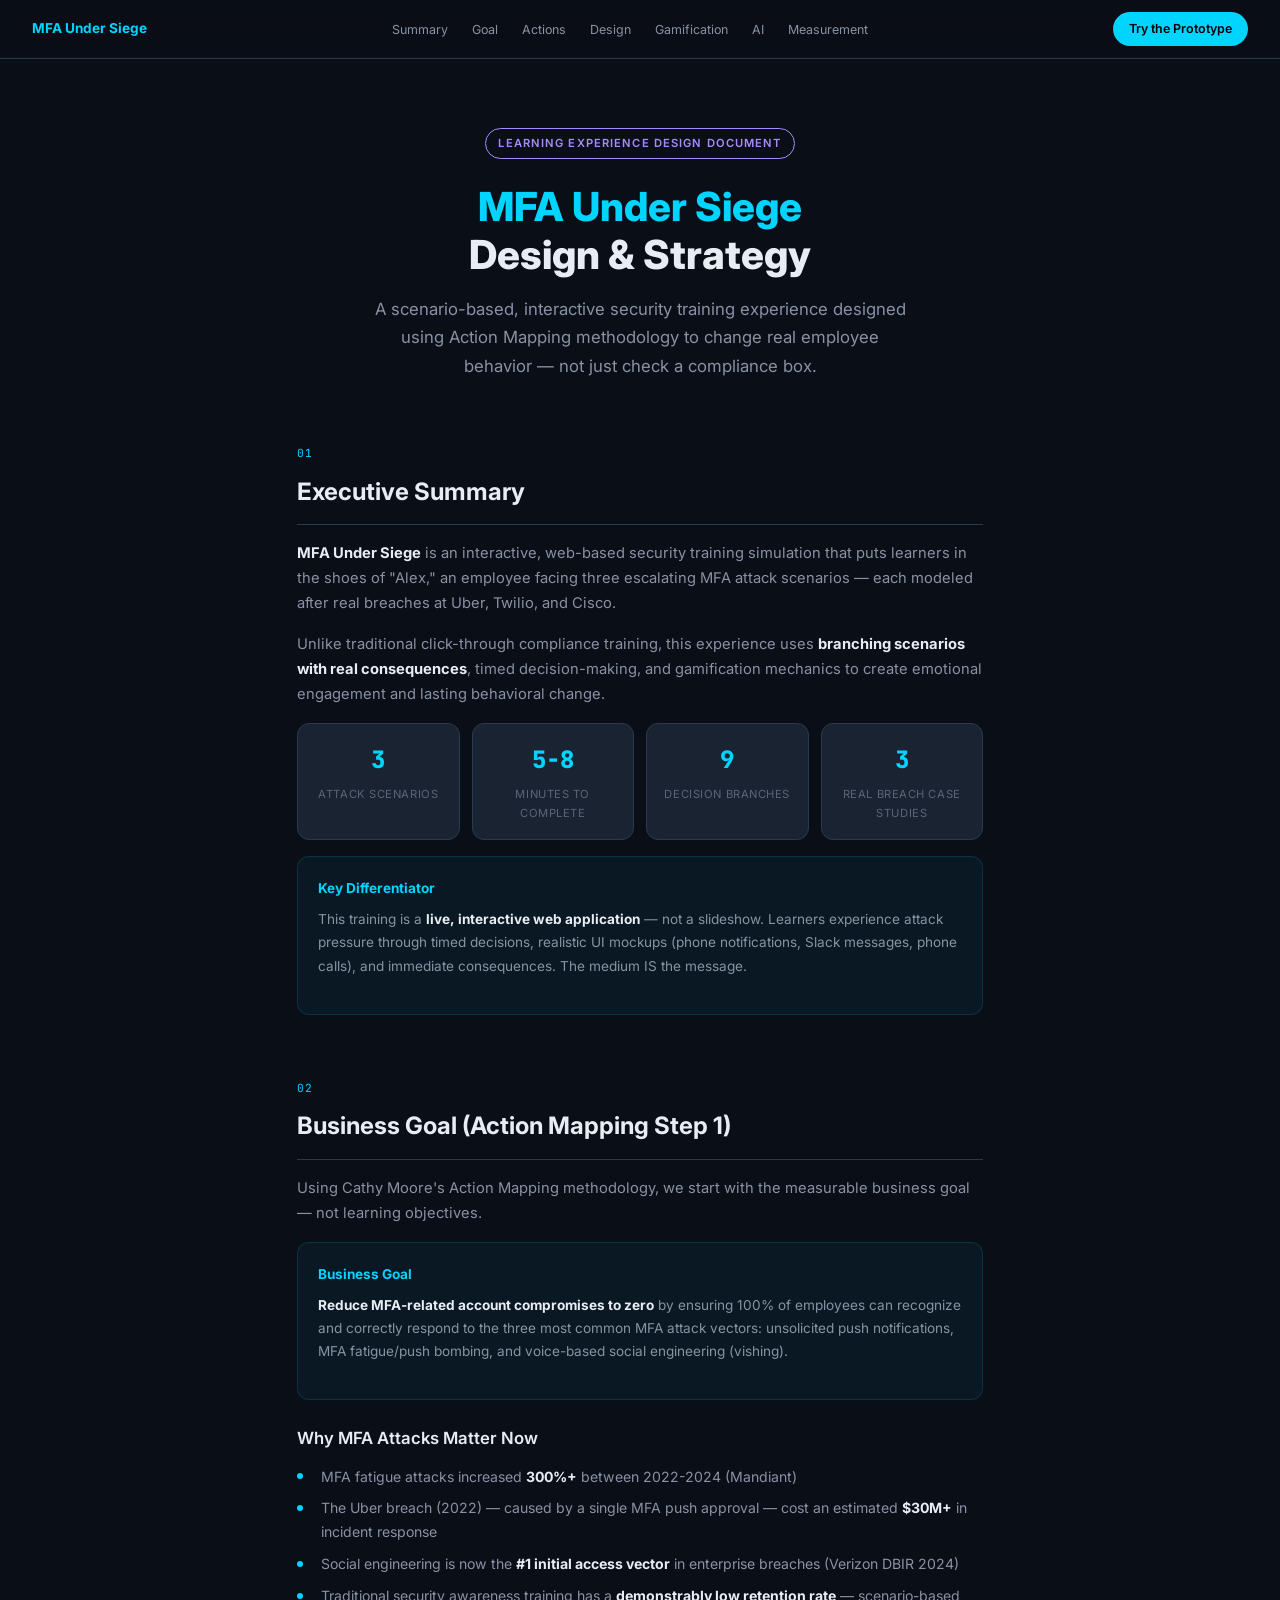
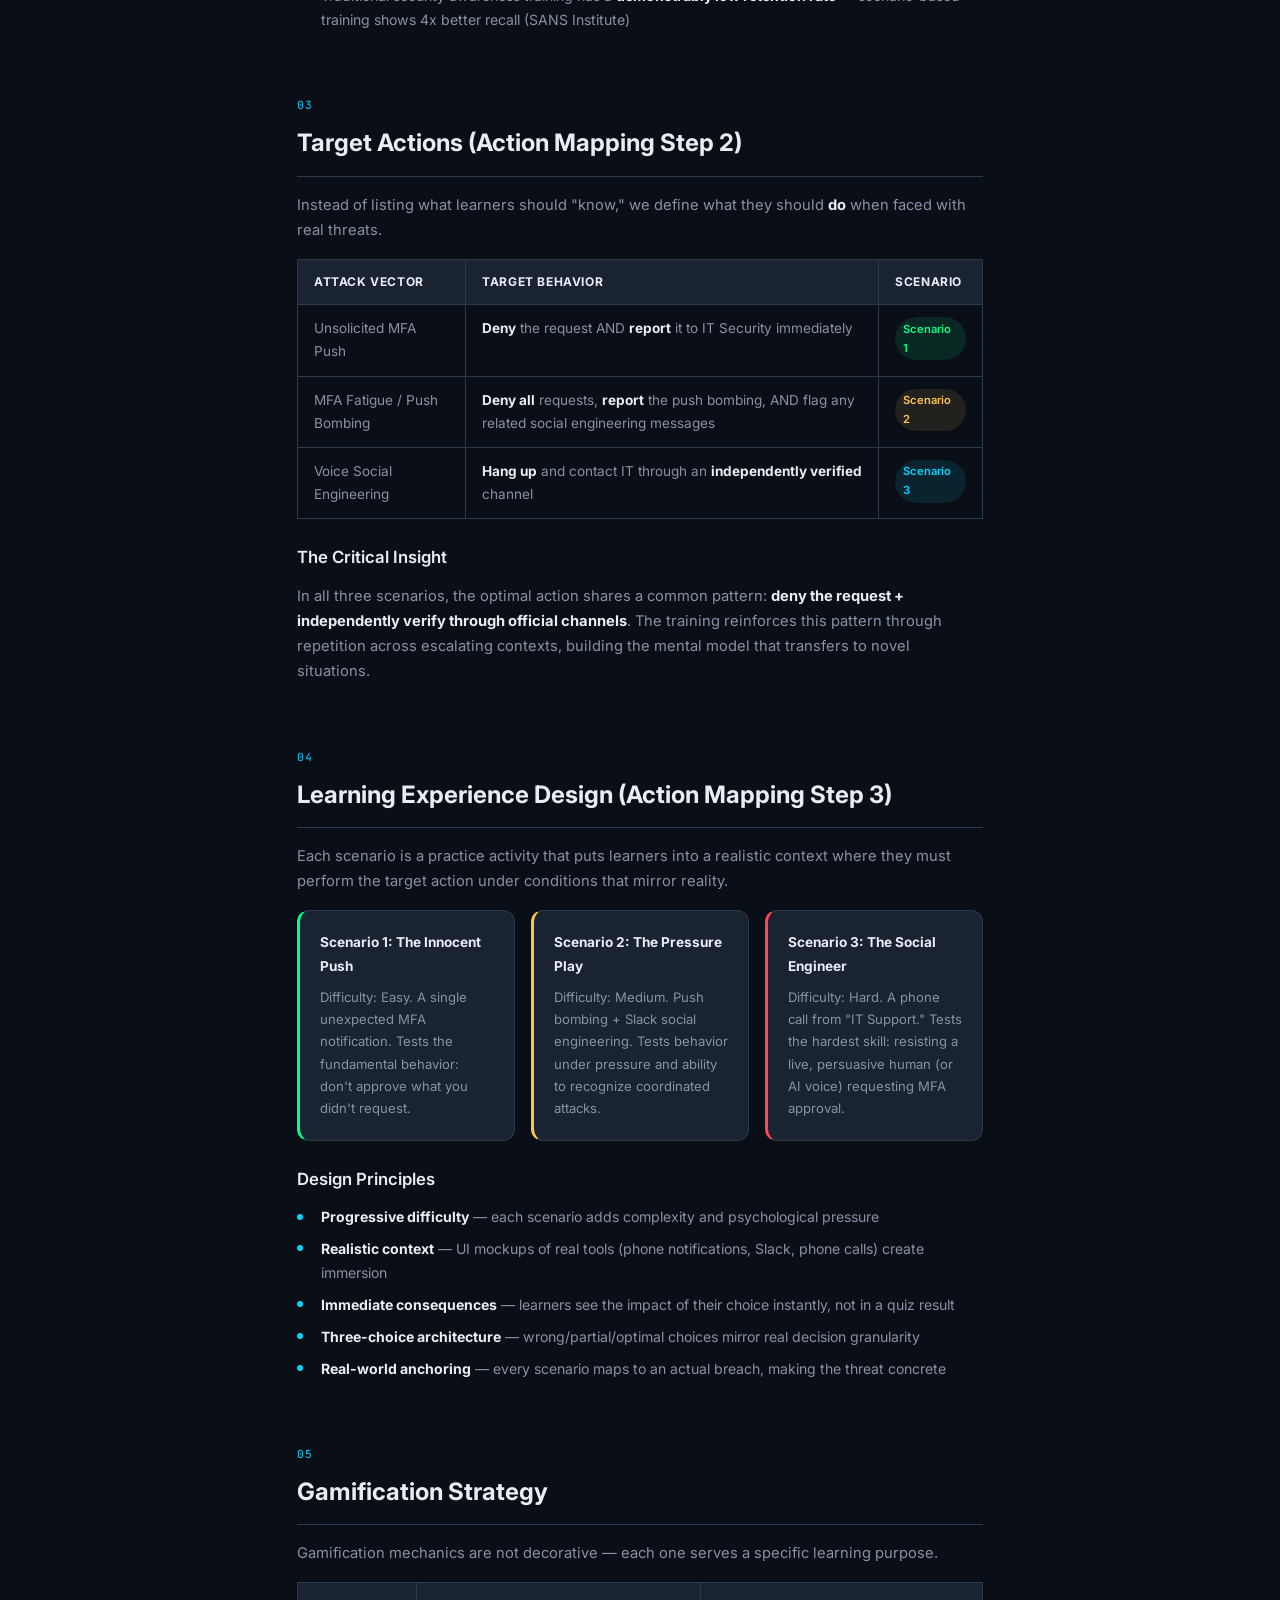
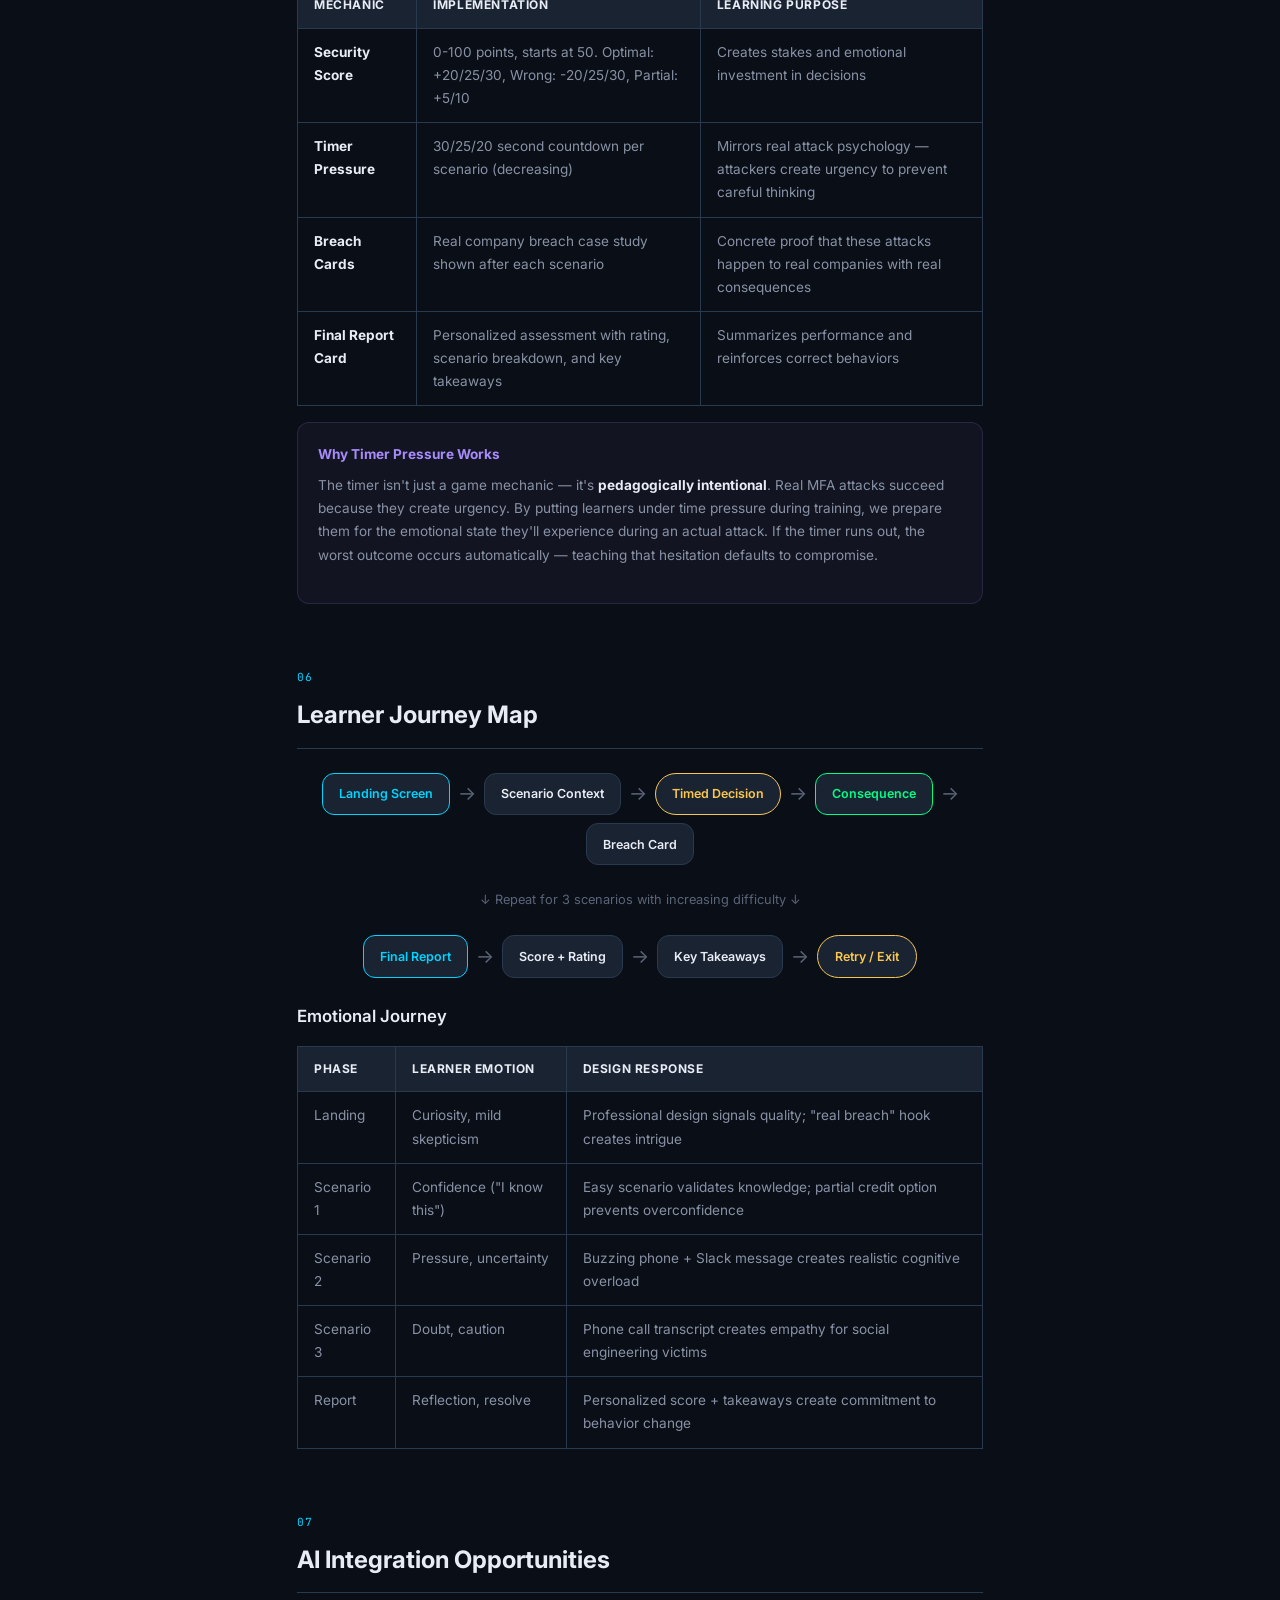
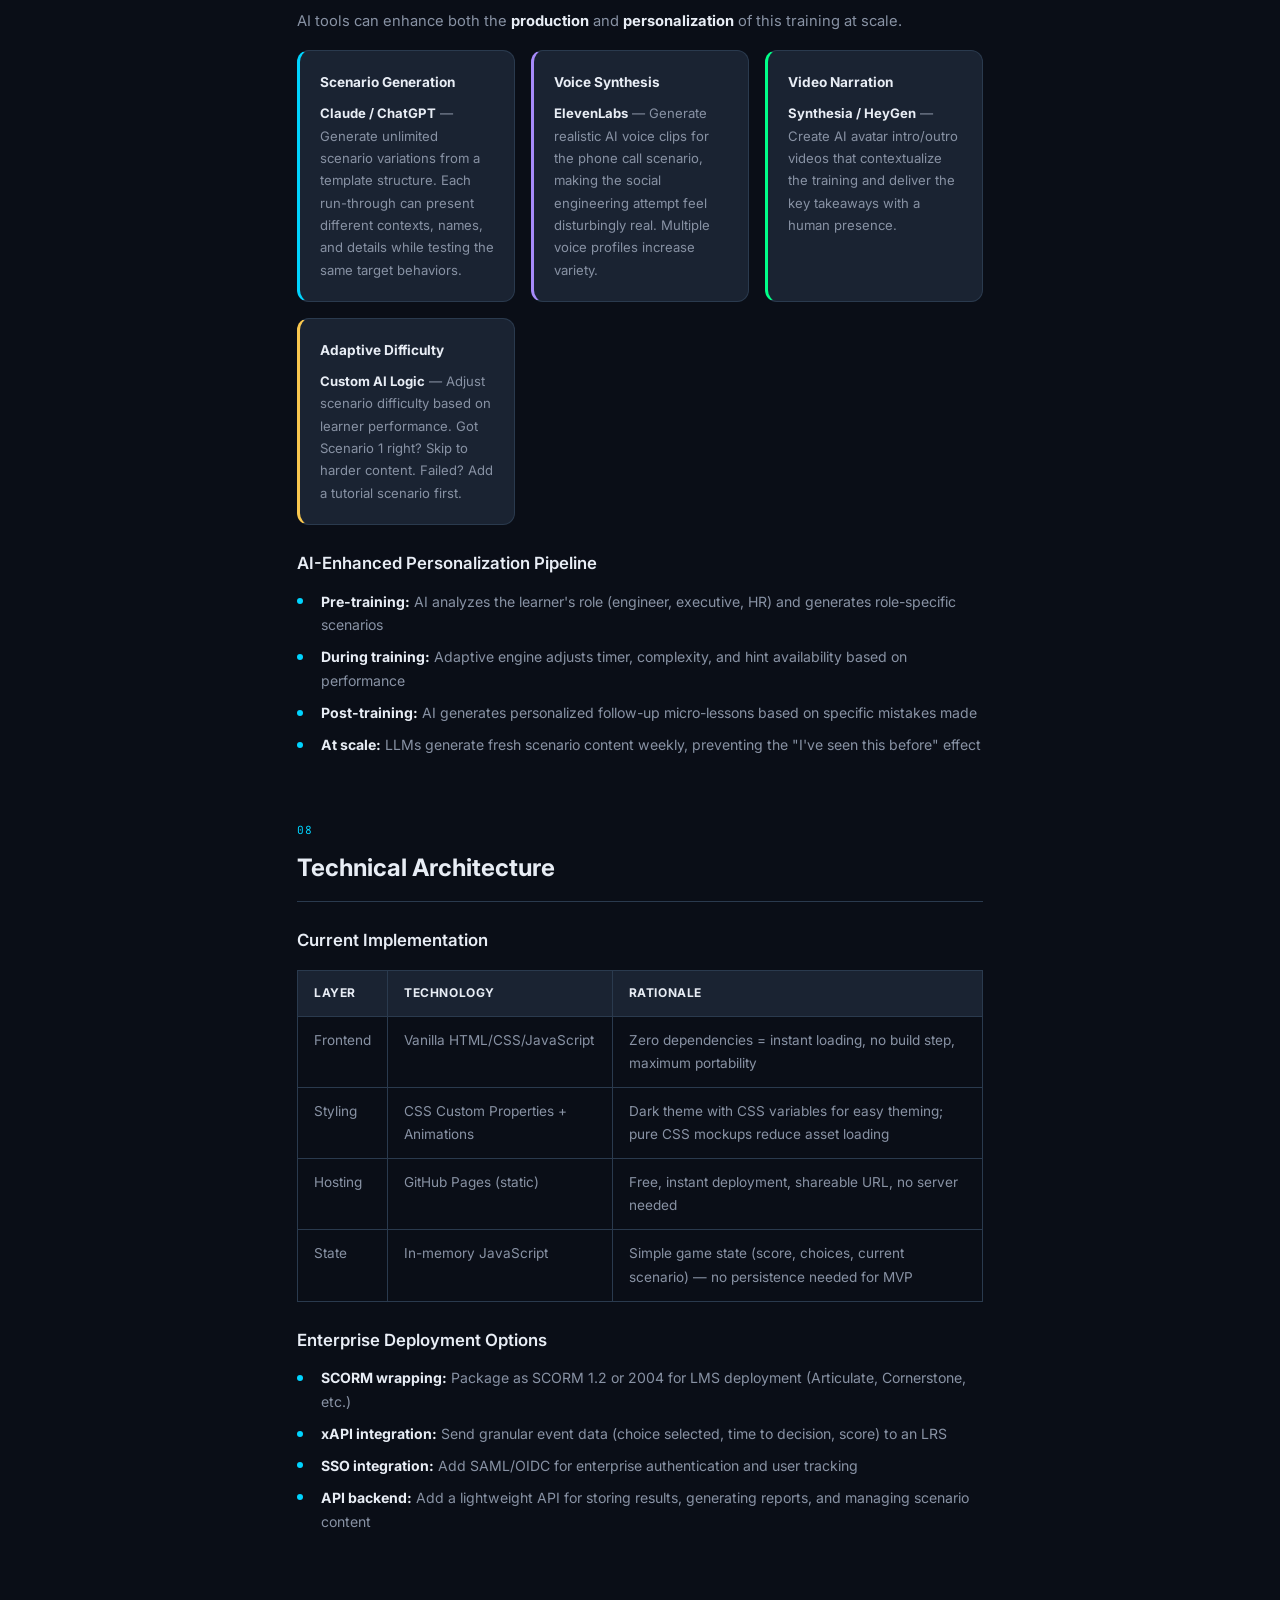
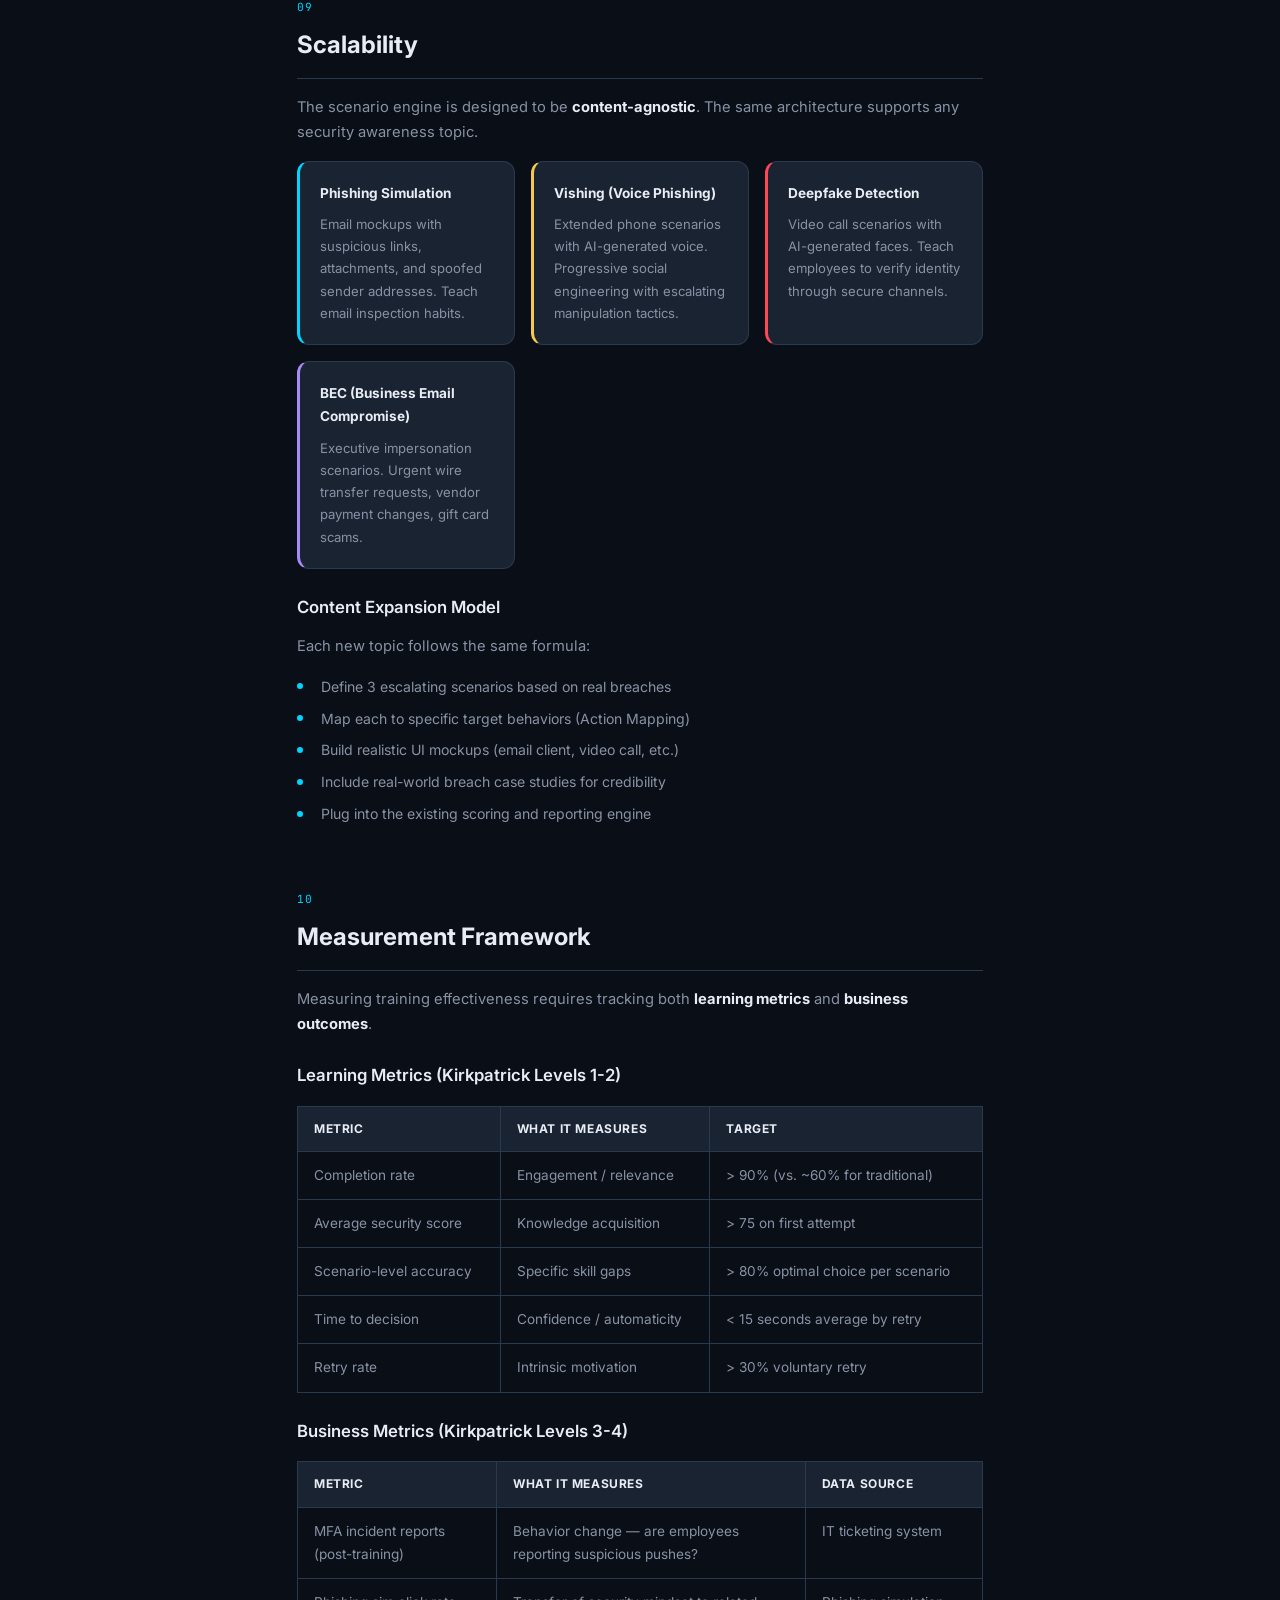
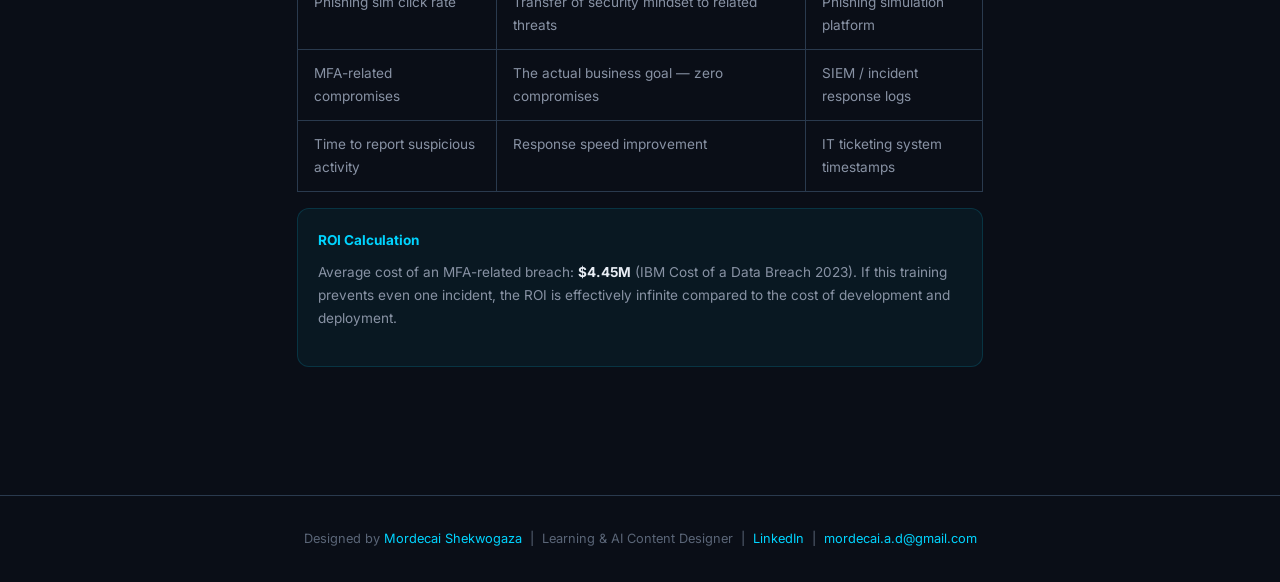
==== design-document.html @ d91bfae5 "Initial commit: MFA Under Siege interactive security training prototype - 3 escalating MFA attack sc" ====
<!DOCTYPE html>
<html lang="en">
<head>
  <meta charset="UTF-8">
  <meta name="viewport" content="width=device-width, initial-scale=1.0">
  <title>MFA Under Siege — Design Document</title>
  <meta name="author" content="Mordecai Shekwogaza">
  <link rel="preconnect" href="https://fonts.googleapis.com">
  <link rel="preconnect" href="https://fonts.gstatic.com" crossorigin>
  <link href="https://fonts.googleapis.com/css2?family=Inter:wght@300;400;600;700;800&family=JetBrains+Mono:wght@400;700&display=swap" rel="stylesheet">
  <style>
    *, *::before, *::after { box-sizing: border-box; margin: 0; padding: 0; }

    :root {
      --bg: #0a0e17;
      --bg2: #111827;
      --bg3: #1a2332;
      --border: #2a3a4e;
      --text: #e8edf5;
      --text2: #8892a4;
      --dim: #5a6577;
      --cyan: #00d4ff;
      --green: #00ff88;
      --red: #ff4757;
      --orange: #f9c74f;
      --purple: #a78bfa;
      --radius: 12px;
      --font: 'Inter', -apple-system, sans-serif;
      --mono: 'JetBrains Mono', monospace;
    }

    html { font-size: 16px; scroll-behavior: smooth; }

    body {
      font-family: var(--font);
      background: var(--bg);
      color: var(--text);
      line-height: 1.7;
      -webkit-font-smoothing: antialiased;
    }

    /* Navigation */
    .doc-nav {
      position: fixed;
      top: 0;
      left: 0;
      right: 0;
      z-index: 100;
      background: rgba(10, 14, 23, 0.9);
      backdrop-filter: blur(12px);
      border-bottom: 1px solid var(--border);
      padding: 0.75rem 2rem;
      display: flex;
      align-items: center;
      justify-content: space-between;
    }

    .doc-nav-logo {
      font-weight: 700;
      font-size: 0.85rem;
      color: var(--cyan);
    }

    .doc-nav-links {
      display: flex;
      gap: 1.5rem;
      list-style: none;
    }

    .doc-nav-links a {
      color: var(--text2);
      text-decoration: none;
      font-size: 0.78rem;
      transition: color 0.2s;
    }

    .doc-nav-links a:hover { color: var(--cyan); }

    .doc-nav-cta {
      padding: 0.4rem 1rem;
      background: var(--cyan);
      color: #000;
      border-radius: 100px;
      font-size: 0.78rem;
      font-weight: 600;
      text-decoration: none;
      transition: opacity 0.2s;
    }

    .doc-nav-cta:hover { opacity: 0.9; }

    /* Hero */
    .doc-hero {
      padding: 8rem 2rem 4rem;
      text-align: center;
      max-width: 750px;
      margin: 0 auto;
    }

    .doc-badge {
      display: inline-block;
      padding: 0.3rem 0.8rem;
      border: 1px solid var(--purple);
      color: var(--purple);
      border-radius: 100px;
      font-size: 0.7rem;
      font-weight: 600;
      text-transform: uppercase;
      letter-spacing: 0.1em;
      margin-bottom: 1.5rem;
    }

    .doc-hero h1 {
      font-size: 2.5rem;
      font-weight: 800;
      line-height: 1.2;
      margin-bottom: 1rem;
    }

    .doc-hero h1 span { color: var(--cyan); }

    .doc-hero p {
      font-size: 1.05rem;
      color: var(--text2);
      max-width: 550px;
      margin: 0 auto;
    }

    /* Main content */
    .doc-content {
      max-width: 750px;
      margin: 0 auto;
      padding: 0 2rem 4rem;
    }

    /* Section */
    .doc-section {
      margin-bottom: 4rem;
      scroll-margin-top: 5rem;
    }

    .section-num {
      font-family: var(--mono);
      font-size: 0.7rem;
      color: var(--cyan);
      letter-spacing: 0.1em;
      margin-bottom: 0.5rem;
      display: block;
    }

    .doc-section h2 {
      font-size: 1.5rem;
      font-weight: 700;
      margin-bottom: 1rem;
      padding-bottom: 0.75rem;
      border-bottom: 1px solid var(--border);
    }

    .doc-section h3 {
      font-size: 1.05rem;
      font-weight: 600;
      margin: 1.5rem 0 0.75rem;
      color: var(--text);
    }

    .doc-section p {
      color: var(--text2);
      margin-bottom: 1rem;
      font-size: 0.92rem;
    }

    .doc-section strong { color: var(--text); }

    /* Cards grid */
    .card-grid {
      display: grid;
      grid-template-columns: repeat(auto-fit, minmax(200px, 1fr));
      gap: 1rem;
      margin: 1rem 0;
    }

    .doc-card {
      background: var(--bg3);
      border: 1px solid var(--border);
      border-radius: var(--radius);
      padding: 1.25rem;
    }

    .doc-card h4 {
      font-size: 0.85rem;
      font-weight: 700;
      margin-bottom: 0.5rem;
    }

    .doc-card p {
      font-size: 0.82rem;
      color: var(--text2);
      margin-bottom: 0;
    }

    .card-cyan { border-left: 3px solid var(--cyan); }
    .card-green { border-left: 3px solid var(--green); }
    .card-orange { border-left: 3px solid var(--orange); }
    .card-red { border-left: 3px solid var(--red); }
    .card-purple { border-left: 3px solid var(--purple); }

    /* Lists */
    .doc-list {
      list-style: none;
      margin: 0.75rem 0 1rem;
    }

    .doc-list li {
      position: relative;
      padding-left: 1.5rem;
      margin-bottom: 0.5rem;
      font-size: 0.88rem;
      color: var(--text2);
    }

    .doc-list li::before {
      content: '';
      position: absolute;
      left: 0;
      top: 0.6em;
      width: 6px;
      height: 6px;
      border-radius: 50%;
      background: var(--cyan);
    }

    /* Action mapping table */
    .action-table {
      width: 100%;
      border-collapse: collapse;
      margin: 1rem 0;
      font-size: 0.85rem;
    }

    .action-table th {
      text-align: left;
      padding: 0.75rem 1rem;
      background: var(--bg3);
      border: 1px solid var(--border);
      color: var(--text);
      font-size: 0.75rem;
      text-transform: uppercase;
      letter-spacing: 0.05em;
    }

    .action-table td {
      padding: 0.75rem 1rem;
      border: 1px solid var(--border);
      color: var(--text2);
      vertical-align: top;
    }

    /* Flow diagram */
    .flow-diagram {
      display: flex;
      align-items: center;
      gap: 0.5rem;
      margin: 1.5rem 0;
      flex-wrap: wrap;
      justify-content: center;
    }

    .flow-node {
      background: var(--bg3);
      border: 1px solid var(--border);
      border-radius: var(--radius);
      padding: 0.6rem 1rem;
      font-size: 0.78rem;
      font-weight: 600;
      text-align: center;
      min-width: 100px;
    }

    .flow-node.active { border-color: var(--cyan); color: var(--cyan); }
    .flow-node.decision { border-color: var(--orange); color: var(--orange); border-radius: 50px; }
    .flow-node.outcome-good { border-color: var(--green); color: var(--green); }
    .flow-node.outcome-bad { border-color: var(--red); color: var(--red); }

    .flow-arrow {
      color: var(--dim);
      font-size: 1.2rem;
    }

    /* Highlight box */
    .highlight-box {
      background: rgba(0, 212, 255, 0.05);
      border: 1px solid rgba(0, 212, 255, 0.15);
      border-radius: var(--radius);
      padding: 1.25rem;
      margin: 1rem 0;
    }

    .highlight-box.purple {
      background: rgba(167, 139, 250, 0.05);
      border-color: rgba(167, 139, 250, 0.15);
    }

    .highlight-box h4 {
      font-size: 0.85rem;
      margin-bottom: 0.5rem;
      color: var(--cyan);
    }

    .highlight-box.purple h4 { color: var(--purple); }

    .highlight-box p, .highlight-box li {
      font-size: 0.85rem;
    }

    /* Metric cards */
    .metric-row {
      display: grid;
      grid-template-columns: repeat(auto-fit, minmax(160px, 1fr));
      gap: 0.75rem;
      margin: 1rem 0;
    }

    .metric-card {
      background: var(--bg3);
      border: 1px solid var(--border);
      border-radius: var(--radius);
      padding: 1rem;
      text-align: center;
    }

    .metric-value {
      font-size: 1.5rem;
      font-weight: 800;
      font-family: var(--mono);
      color: var(--cyan);
    }

    .metric-label {
      font-size: 0.7rem;
      color: var(--dim);
      text-transform: uppercase;
      letter-spacing: 0.05em;
      margin-top: 0.25rem;
    }

    /* Footer */
    .doc-footer {
      border-top: 1px solid var(--border);
      padding: 2rem;
      text-align: center;
    }

    .doc-footer p {
      font-size: 0.8rem;
      color: var(--dim);
    }

    .doc-footer a { color: var(--cyan); text-decoration: none; }
    .doc-footer a:hover { text-decoration: underline; }

    /* Tag */
    .tag {
      display: inline-block;
      padding: 0.15rem 0.5rem;
      border-radius: 100px;
      font-size: 0.7rem;
      font-weight: 600;
    }
    .tag-cyan { background: rgba(0, 212, 255, 0.1); color: var(--cyan); }
    .tag-green { background: rgba(0, 255, 136, 0.1); color: var(--green); }
    .tag-orange { background: rgba(249, 199, 79, 0.1); color: var(--orange); }

    /* Responsive */
    @media (max-width: 640px) {
      .doc-hero { padding: 6rem 1.25rem 3rem; }
      .doc-hero h1 { font-size: 1.8rem; }
      .doc-content { padding: 0 1.25rem 3rem; }
      .doc-nav-links { display: none; }
      .flow-diagram { flex-direction: column; }
      .flow-arrow { transform: rotate(90deg); }
    }
  </style>
</head>
<body>

  <!-- Nav -->
  <nav class="doc-nav">
    <div class="doc-nav-logo">MFA Under Siege</div>
    <ul class="doc-nav-links">
      <li><a href="#executive-summary">Summary</a></li>
      <li><a href="#business-goal">Goal</a></li>
      <li><a href="#target-actions">Actions</a></li>
      <li><a href="#experience-design">Design</a></li>
      <li><a href="#gamification">Gamification</a></li>
      <li><a href="#ai-integration">AI</a></li>
      <li><a href="#measurement">Measurement</a></li>
    </ul>
    <a href="index.html" class="doc-nav-cta">Try the Prototype</a>
  </nav>

  <!-- Hero -->
  <header class="doc-hero">
    <div class="doc-badge">Learning Experience Design Document</div>
    <h1><span>MFA Under Siege</span><br>Design & Strategy</h1>
    <p>A scenario-based, interactive security training experience designed using Action Mapping methodology to change real employee behavior — not just check a compliance box.</p>
  </header>

  <!-- Content -->
  <main class="doc-content">

    <!-- 1. Executive Summary -->
    <section class="doc-section" id="executive-summary">
      <span class="section-num">01</span>
      <h2>Executive Summary</h2>
      <p><strong>MFA Under Siege</strong> is an interactive, web-based security training simulation that puts learners in the shoes of "Alex," an employee facing three escalating MFA attack scenarios — each modeled after real breaches at Uber, Twilio, and Cisco.</p>
      <p>Unlike traditional click-through compliance training, this experience uses <strong>branching scenarios with real consequences</strong>, timed decision-making, and gamification mechanics to create emotional engagement and lasting behavioral change.</p>

      <div class="metric-row">
        <div class="metric-card">
          <div class="metric-value">3</div>
          <div class="metric-label">Attack Scenarios</div>
        </div>
        <div class="metric-card">
          <div class="metric-value">5-8</div>
          <div class="metric-label">Minutes to Complete</div>
        </div>
        <div class="metric-card">
          <div class="metric-value">9</div>
          <div class="metric-label">Decision Branches</div>
        </div>
        <div class="metric-card">
          <div class="metric-value">3</div>
          <div class="metric-label">Real Breach Case Studies</div>
        </div>
      </div>

      <div class="highlight-box">
        <h4>Key Differentiator</h4>
        <p>This training is a <strong>live, interactive web application</strong> — not a slideshow. Learners experience attack pressure through timed decisions, realistic UI mockups (phone notifications, Slack messages, phone calls), and immediate consequences. The medium IS the message.</p>
      </div>
    </section>

    <!-- 2. Business Goal -->
    <section class="doc-section" id="business-goal">
      <span class="section-num">02</span>
      <h2>Business Goal (Action Mapping Step 1)</h2>
      <p>Using Cathy Moore's Action Mapping methodology, we start with the measurable business goal — not learning objectives.</p>

      <div class="highlight-box">
        <h4>Business Goal</h4>
        <p><strong>Reduce MFA-related account compromises to zero</strong> by ensuring 100% of employees can recognize and correctly respond to the three most common MFA attack vectors: unsolicited push notifications, MFA fatigue/push bombing, and voice-based social engineering (vishing).</p>
      </div>

      <h3>Why MFA Attacks Matter Now</h3>
      <ul class="doc-list">
        <li>MFA fatigue attacks increased <strong>300%+</strong> between 2022-2024 (Mandiant)</li>
        <li>The Uber breach (2022) — caused by a single MFA push approval — cost an estimated <strong>$30M+</strong> in incident response</li>
        <li>Social engineering is now the <strong>#1 initial access vector</strong> in enterprise breaches (Verizon DBIR 2024)</li>
        <li>Traditional security awareness training has a <strong>demonstrably low retention rate</strong> — scenario-based training shows 4x better recall (SANS Institute)</li>
      </ul>
    </section>

    <!-- 3. Target Actions -->
    <section class="doc-section" id="target-actions">
      <span class="section-num">03</span>
      <h2>Target Actions (Action Mapping Step 2)</h2>
      <p>Instead of listing what learners should "know," we define what they should <strong>do</strong> when faced with real threats.</p>

      <table class="action-table">
        <thead>
          <tr>
            <th>Attack Vector</th>
            <th>Target Behavior</th>
            <th>Scenario</th>
          </tr>
        </thead>
        <tbody>
          <tr>
            <td>Unsolicited MFA Push</td>
            <td><strong>Deny</strong> the request AND <strong>report</strong> it to IT Security immediately</td>
            <td><span class="tag tag-green">Scenario 1</span></td>
          </tr>
          <tr>
            <td>MFA Fatigue / Push Bombing</td>
            <td><strong>Deny all</strong> requests, <strong>report</strong> the push bombing, AND flag any related social engineering messages</td>
            <td><span class="tag tag-orange">Scenario 2</span></td>
          </tr>
          <tr>
            <td>Voice Social Engineering</td>
            <td><strong>Hang up</strong> and contact IT through an <strong>independently verified</strong> channel</td>
            <td><span class="tag tag-cyan">Scenario 3</span></td>
          </tr>
        </tbody>
      </table>

      <h3>The Critical Insight</h3>
      <p>In all three scenarios, the optimal action shares a common pattern: <strong>deny the request + independently verify through official channels</strong>. The training reinforces this pattern through repetition across escalating contexts, building the mental model that transfers to novel situations.</p>
    </section>

    <!-- 4. Learning Experience Design -->
    <section class="doc-section" id="experience-design">
      <span class="section-num">04</span>
      <h2>Learning Experience Design (Action Mapping Step 3)</h2>
      <p>Each scenario is a practice activity that puts learners into a realistic context where they must perform the target action under conditions that mirror reality.</p>

      <div class="card-grid">
        <div class="doc-card card-green">
          <h4>Scenario 1: The Innocent Push</h4>
          <p>Difficulty: Easy. A single unexpected MFA notification. Tests the fundamental behavior: don't approve what you didn't request.</p>
        </div>
        <div class="doc-card card-orange">
          <h4>Scenario 2: The Pressure Play</h4>
          <p>Difficulty: Medium. Push bombing + Slack social engineering. Tests behavior under pressure and ability to recognize coordinated attacks.</p>
        </div>
        <div class="doc-card card-red">
          <h4>Scenario 3: The Social Engineer</h4>
          <p>Difficulty: Hard. A phone call from "IT Support." Tests the hardest skill: resisting a live, persuasive human (or AI voice) requesting MFA approval.</p>
        </div>
      </div>

      <h3>Design Principles</h3>
      <ul class="doc-list">
        <li><strong>Progressive difficulty</strong> — each scenario adds complexity and psychological pressure</li>
        <li><strong>Realistic context</strong> — UI mockups of real tools (phone notifications, Slack, phone calls) create immersion</li>
        <li><strong>Immediate consequences</strong> — learners see the impact of their choice instantly, not in a quiz result</li>
        <li><strong>Three-choice architecture</strong> — wrong/partial/optimal choices mirror real decision granularity</li>
        <li><strong>Real-world anchoring</strong> — every scenario maps to an actual breach, making the threat concrete</li>
      </ul>
    </section>

    <!-- 5. Gamification Strategy -->
    <section class="doc-section" id="gamification">
      <span class="section-num">05</span>
      <h2>Gamification Strategy</h2>
      <p>Gamification mechanics are not decorative — each one serves a specific learning purpose.</p>

      <table class="action-table">
        <thead>
          <tr>
            <th>Mechanic</th>
            <th>Implementation</th>
            <th>Learning Purpose</th>
          </tr>
        </thead>
        <tbody>
          <tr>
            <td><strong>Security Score</strong></td>
            <td>0-100 points, starts at 50. Optimal: +20/25/30, Wrong: -20/25/30, Partial: +5/10</td>
            <td>Creates stakes and emotional investment in decisions</td>
          </tr>
          <tr>
            <td><strong>Timer Pressure</strong></td>
            <td>30/25/20 second countdown per scenario (decreasing)</td>
            <td>Mirrors real attack psychology — attackers create urgency to prevent careful thinking</td>
          </tr>
          <tr>
            <td><strong>Breach Cards</strong></td>
            <td>Real company breach case study shown after each scenario</td>
            <td>Concrete proof that these attacks happen to real companies with real consequences</td>
          </tr>
          <tr>
            <td><strong>Final Report Card</strong></td>
            <td>Personalized assessment with rating, scenario breakdown, and key takeaways</td>
            <td>Summarizes performance and reinforces correct behaviors</td>
          </tr>
        </tbody>
      </table>

      <div class="highlight-box purple">
        <h4>Why Timer Pressure Works</h4>
        <p>The timer isn't just a game mechanic — it's <strong>pedagogically intentional</strong>. Real MFA attacks succeed because they create urgency. By putting learners under time pressure during training, we prepare them for the emotional state they'll experience during an actual attack. If the timer runs out, the worst outcome occurs automatically — teaching that hesitation defaults to compromise.</p>
      </div>
    </section>

    <!-- 6. Learner Journey Map -->
    <section class="doc-section" id="learner-journey">
      <span class="section-num">06</span>
      <h2>Learner Journey Map</h2>

      <div class="flow-diagram">
        <div class="flow-node active">Landing Screen</div>
        <span class="flow-arrow">&rarr;</span>
        <div class="flow-node">Scenario Context</div>
        <span class="flow-arrow">&rarr;</span>
        <div class="flow-node decision">Timed Decision</div>
        <span class="flow-arrow">&rarr;</span>
        <div class="flow-node outcome-good">Consequence</div>
        <span class="flow-arrow">&rarr;</span>
        <div class="flow-node">Breach Card</div>
      </div>

      <p style="text-align: center; font-size: 0.8rem; color: var(--dim); margin-bottom: 1rem;">&darr; Repeat for 3 scenarios with increasing difficulty &darr;</p>

      <div class="flow-diagram">
        <div class="flow-node active">Final Report</div>
        <span class="flow-arrow">&rarr;</span>
        <div class="flow-node">Score + Rating</div>
        <span class="flow-arrow">&rarr;</span>
        <div class="flow-node">Key Takeaways</div>
        <span class="flow-arrow">&rarr;</span>
        <div class="flow-node decision">Retry / Exit</div>
      </div>

      <h3>Emotional Journey</h3>
      <table class="action-table">
        <thead>
          <tr>
            <th>Phase</th>
            <th>Learner Emotion</th>
            <th>Design Response</th>
          </tr>
        </thead>
        <tbody>
          <tr>
            <td>Landing</td>
            <td>Curiosity, mild skepticism</td>
            <td>Professional design signals quality; "real breach" hook creates intrigue</td>
          </tr>
          <tr>
            <td>Scenario 1</td>
            <td>Confidence ("I know this")</td>
            <td>Easy scenario validates knowledge; partial credit option prevents overconfidence</td>
          </tr>
          <tr>
            <td>Scenario 2</td>
            <td>Pressure, uncertainty</td>
            <td>Buzzing phone + Slack message creates realistic cognitive overload</td>
          </tr>
          <tr>
            <td>Scenario 3</td>
            <td>Doubt, caution</td>
            <td>Phone call transcript creates empathy for social engineering victims</td>
          </tr>
          <tr>
            <td>Report</td>
            <td>Reflection, resolve</td>
            <td>Personalized score + takeaways create commitment to behavior change</td>
          </tr>
        </tbody>
      </table>
    </section>

    <!-- 7. AI Integration -->
    <section class="doc-section" id="ai-integration">
      <span class="section-num">07</span>
      <h2>AI Integration Opportunities</h2>
      <p>AI tools can enhance both the <strong>production</strong> and <strong>personalization</strong> of this training at scale.</p>

      <div class="card-grid">
        <div class="doc-card card-cyan">
          <h4>Scenario Generation</h4>
          <p><strong>Claude / ChatGPT</strong> — Generate unlimited scenario variations from a template structure. Each run-through can present different contexts, names, and details while testing the same target behaviors.</p>
        </div>
        <div class="doc-card card-purple">
          <h4>Voice Synthesis</h4>
          <p><strong>ElevenLabs</strong> — Generate realistic AI voice clips for the phone call scenario, making the social engineering attempt feel disturbingly real. Multiple voice profiles increase variety.</p>
        </div>
        <div class="doc-card card-green">
          <h4>Video Narration</h4>
          <p><strong>Synthesia / HeyGen</strong> — Create AI avatar intro/outro videos that contextualize the training and deliver the key takeaways with a human presence.</p>
        </div>
        <div class="doc-card card-orange">
          <h4>Adaptive Difficulty</h4>
          <p><strong>Custom AI Logic</strong> — Adjust scenario difficulty based on learner performance. Got Scenario 1 right? Skip to harder content. Failed? Add a tutorial scenario first.</p>
        </div>
      </div>

      <h3>AI-Enhanced Personalization Pipeline</h3>
      <ul class="doc-list">
        <li><strong>Pre-training:</strong> AI analyzes the learner's role (engineer, executive, HR) and generates role-specific scenarios</li>
        <li><strong>During training:</strong> Adaptive engine adjusts timer, complexity, and hint availability based on performance</li>
        <li><strong>Post-training:</strong> AI generates personalized follow-up micro-lessons based on specific mistakes made</li>
        <li><strong>At scale:</strong> LLMs generate fresh scenario content weekly, preventing the "I've seen this before" effect</li>
      </ul>
    </section>

    <!-- 8. Technical Architecture -->
    <section class="doc-section" id="technical-architecture">
      <span class="section-num">08</span>
      <h2>Technical Architecture</h2>

      <h3>Current Implementation</h3>
      <table class="action-table">
        <thead>
          <tr>
            <th>Layer</th>
            <th>Technology</th>
            <th>Rationale</th>
          </tr>
        </thead>
        <tbody>
          <tr>
            <td>Frontend</td>
            <td>Vanilla HTML/CSS/JavaScript</td>
            <td>Zero dependencies = instant loading, no build step, maximum portability</td>
          </tr>
          <tr>
            <td>Styling</td>
            <td>CSS Custom Properties + Animations</td>
            <td>Dark theme with CSS variables for easy theming; pure CSS mockups reduce asset loading</td>
          </tr>
          <tr>
            <td>Hosting</td>
            <td>GitHub Pages (static)</td>
            <td>Free, instant deployment, shareable URL, no server needed</td>
          </tr>
          <tr>
            <td>State</td>
            <td>In-memory JavaScript</td>
            <td>Simple game state (score, choices, current scenario) — no persistence needed for MVP</td>
          </tr>
        </tbody>
      </table>

      <h3>Enterprise Deployment Options</h3>
      <ul class="doc-list">
        <li><strong>SCORM wrapping:</strong> Package as SCORM 1.2 or 2004 for LMS deployment (Articulate, Cornerstone, etc.)</li>
        <li><strong>xAPI integration:</strong> Send granular event data (choice selected, time to decision, score) to an LRS</li>
        <li><strong>SSO integration:</strong> Add SAML/OIDC for enterprise authentication and user tracking</li>
        <li><strong>API backend:</strong> Add a lightweight API for storing results, generating reports, and managing scenario content</li>
      </ul>
    </section>

    <!-- 9. Scalability -->
    <section class="doc-section" id="scalability">
      <span class="section-num">09</span>
      <h2>Scalability</h2>
      <p>The scenario engine is designed to be <strong>content-agnostic</strong>. The same architecture supports any security awareness topic.</p>

      <div class="card-grid">
        <div class="doc-card card-cyan">
          <h4>Phishing Simulation</h4>
          <p>Email mockups with suspicious links, attachments, and spoofed sender addresses. Teach email inspection habits.</p>
        </div>
        <div class="doc-card card-orange">
          <h4>Vishing (Voice Phishing)</h4>
          <p>Extended phone scenarios with AI-generated voice. Progressive social engineering with escalating manipulation tactics.</p>
        </div>
        <div class="doc-card card-red">
          <h4>Deepfake Detection</h4>
          <p>Video call scenarios with AI-generated faces. Teach employees to verify identity through secure channels.</p>
        </div>
        <div class="doc-card card-purple">
          <h4>BEC (Business Email Compromise)</h4>
          <p>Executive impersonation scenarios. Urgent wire transfer requests, vendor payment changes, gift card scams.</p>
        </div>
      </div>

      <h3>Content Expansion Model</h3>
      <p>Each new topic follows the same formula:</p>
      <ul class="doc-list">
        <li>Define 3 escalating scenarios based on real breaches</li>
        <li>Map each to specific target behaviors (Action Mapping)</li>
        <li>Build realistic UI mockups (email client, video call, etc.)</li>
        <li>Include real-world breach case studies for credibility</li>
        <li>Plug into the existing scoring and reporting engine</li>
      </ul>
    </section>

    <!-- 10. Measurement -->
    <section class="doc-section" id="measurement">
      <span class="section-num">10</span>
      <h2>Measurement Framework</h2>
      <p>Measuring training effectiveness requires tracking both <strong>learning metrics</strong> and <strong>business outcomes</strong>.</p>

      <h3>Learning Metrics (Kirkpatrick Levels 1-2)</h3>
      <table class="action-table">
        <thead>
          <tr>
            <th>Metric</th>
            <th>What It Measures</th>
            <th>Target</th>
          </tr>
        </thead>
        <tbody>
          <tr>
            <td>Completion rate</td>
            <td>Engagement / relevance</td>
            <td>&gt; 90% (vs. ~60% for traditional)</td>
          </tr>
          <tr>
            <td>Average security score</td>
            <td>Knowledge acquisition</td>
            <td>&gt; 75 on first attempt</td>
          </tr>
          <tr>
            <td>Scenario-level accuracy</td>
            <td>Specific skill gaps</td>
            <td>&gt; 80% optimal choice per scenario</td>
          </tr>
          <tr>
            <td>Time to decision</td>
            <td>Confidence / automaticity</td>
            <td>&lt; 15 seconds average by retry</td>
          </tr>
          <tr>
            <td>Retry rate</td>
            <td>Intrinsic motivation</td>
            <td>&gt; 30% voluntary retry</td>
          </tr>
        </tbody>
      </table>

      <h3>Business Metrics (Kirkpatrick Levels 3-4)</h3>
      <table class="action-table">
        <thead>
          <tr>
            <th>Metric</th>
            <th>What It Measures</th>
            <th>Data Source</th>
          </tr>
        </thead>
        <tbody>
          <tr>
            <td>MFA incident reports (post-training)</td>
            <td>Behavior change — are employees reporting suspicious pushes?</td>
            <td>IT ticketing system</td>
          </tr>
          <tr>
            <td>Phishing sim click rate</td>
            <td>Transfer of security mindset to related threats</td>
            <td>Phishing simulation platform</td>
          </tr>
          <tr>
            <td>MFA-related compromises</td>
            <td>The actual business goal — zero compromises</td>
            <td>SIEM / incident response logs</td>
          </tr>
          <tr>
            <td>Time to report suspicious activity</td>
            <td>Response speed improvement</td>
            <td>IT ticketing system timestamps</td>
          </tr>
        </tbody>
      </table>

      <div class="highlight-box">
        <h4>ROI Calculation</h4>
        <p>Average cost of an MFA-related breach: <strong>$4.45M</strong> (IBM Cost of a Data Breach 2023). If this training prevents even one incident, the ROI is effectively infinite compared to the cost of development and deployment.</p>
      </div>
    </section>

  </main>

  <!-- Footer -->
  <footer class="doc-footer">
    <p>
      Designed by <a href="https://mordecai.web.app" target="_blank">Mordecai Shekwogaza</a>
      &nbsp;|&nbsp; Learning & AI Content Designer
      &nbsp;|&nbsp; <a href="https://ng.linkedin.com/in/mordecai-shekwogaza-54506a222" target="_blank">LinkedIn</a>
      &nbsp;|&nbsp; <a href="mailto:mordecai.a.d@gmail.com">mordecai.a.d@gmail.com</a>
    </p>
  </footer>

</body>
</html>
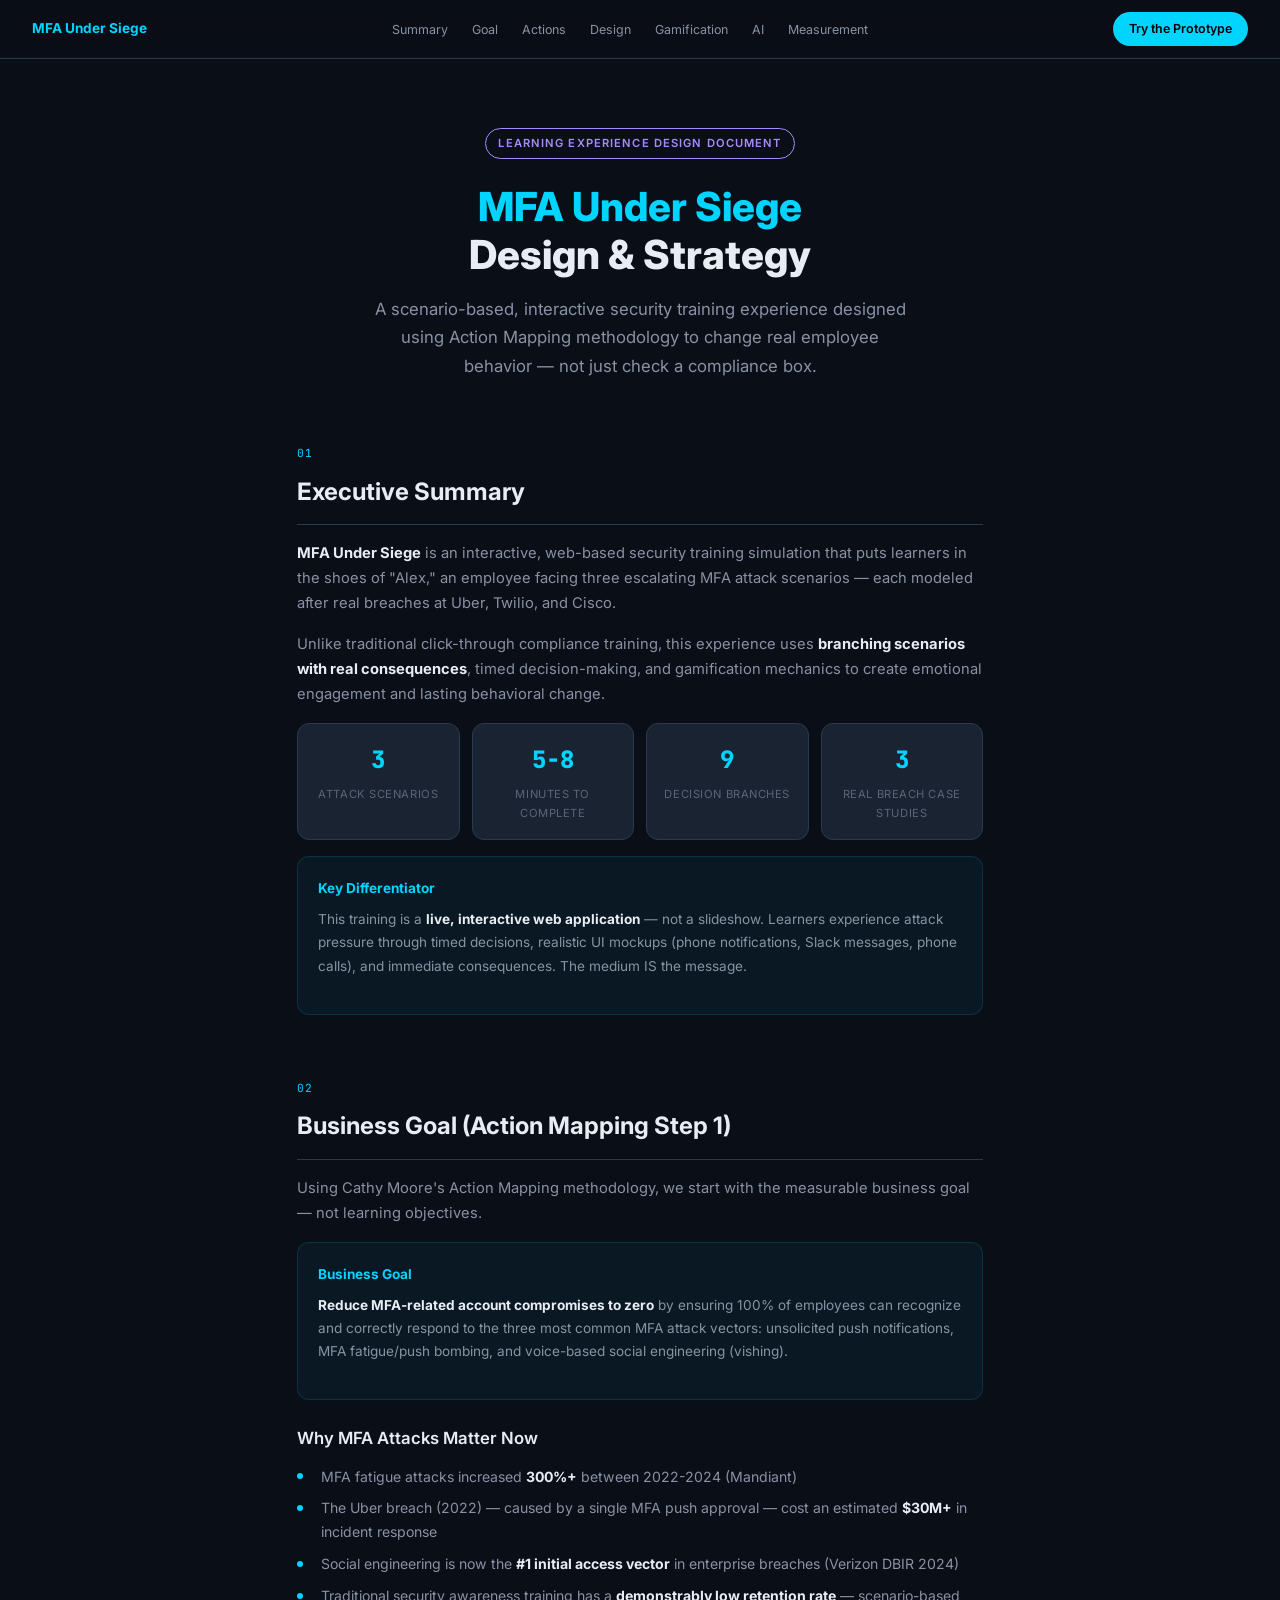
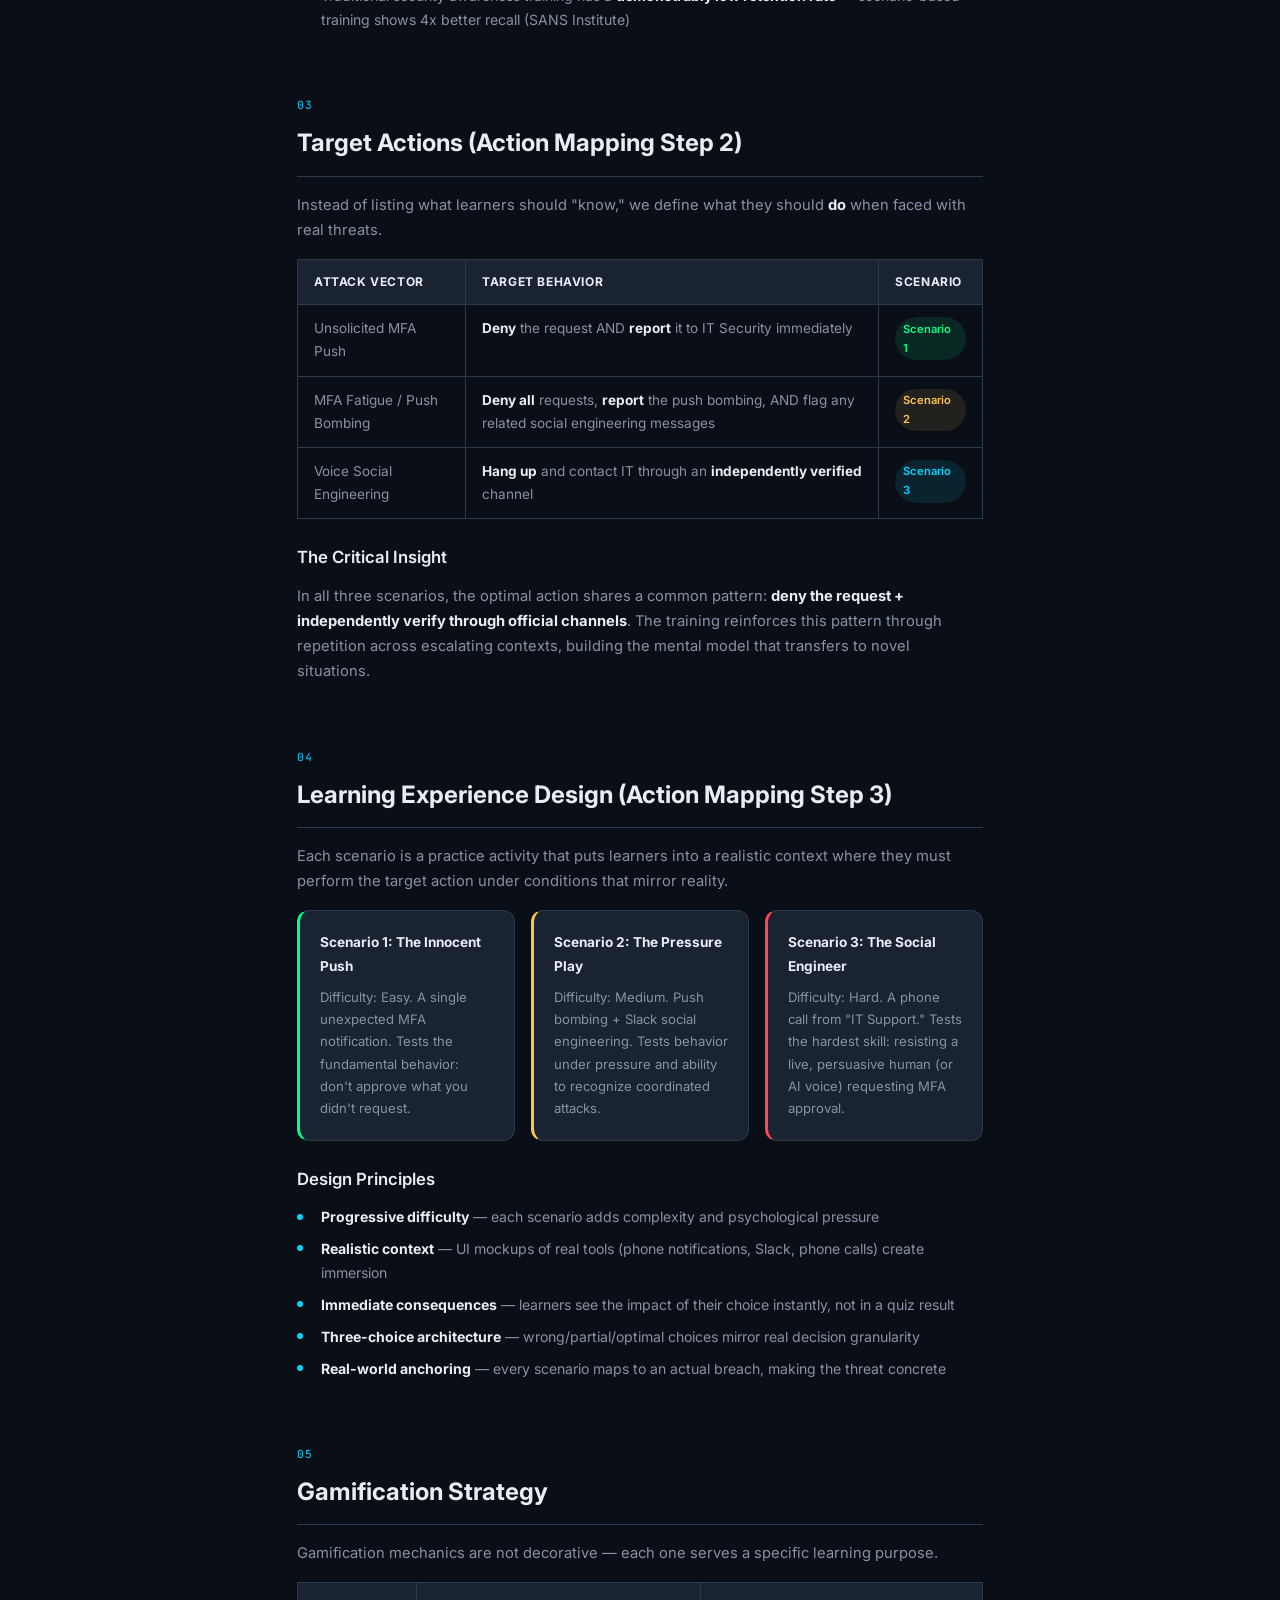
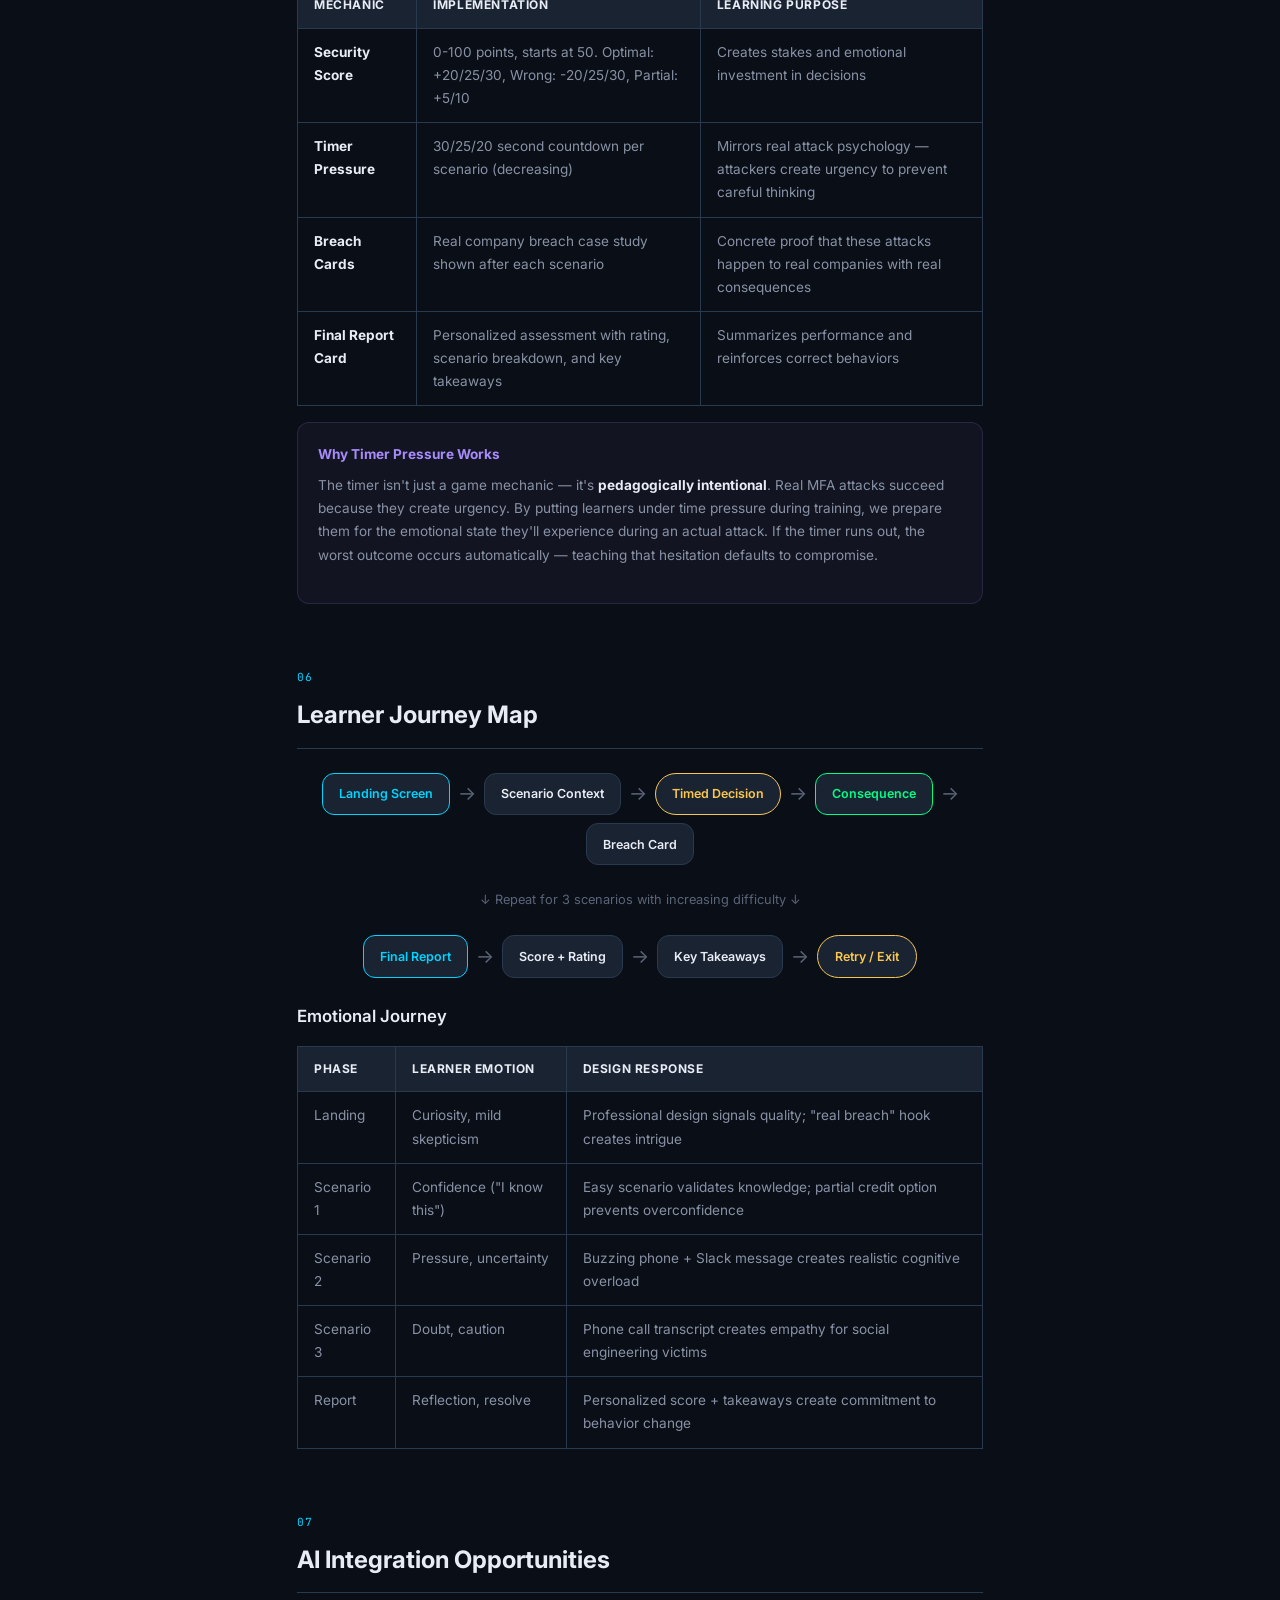
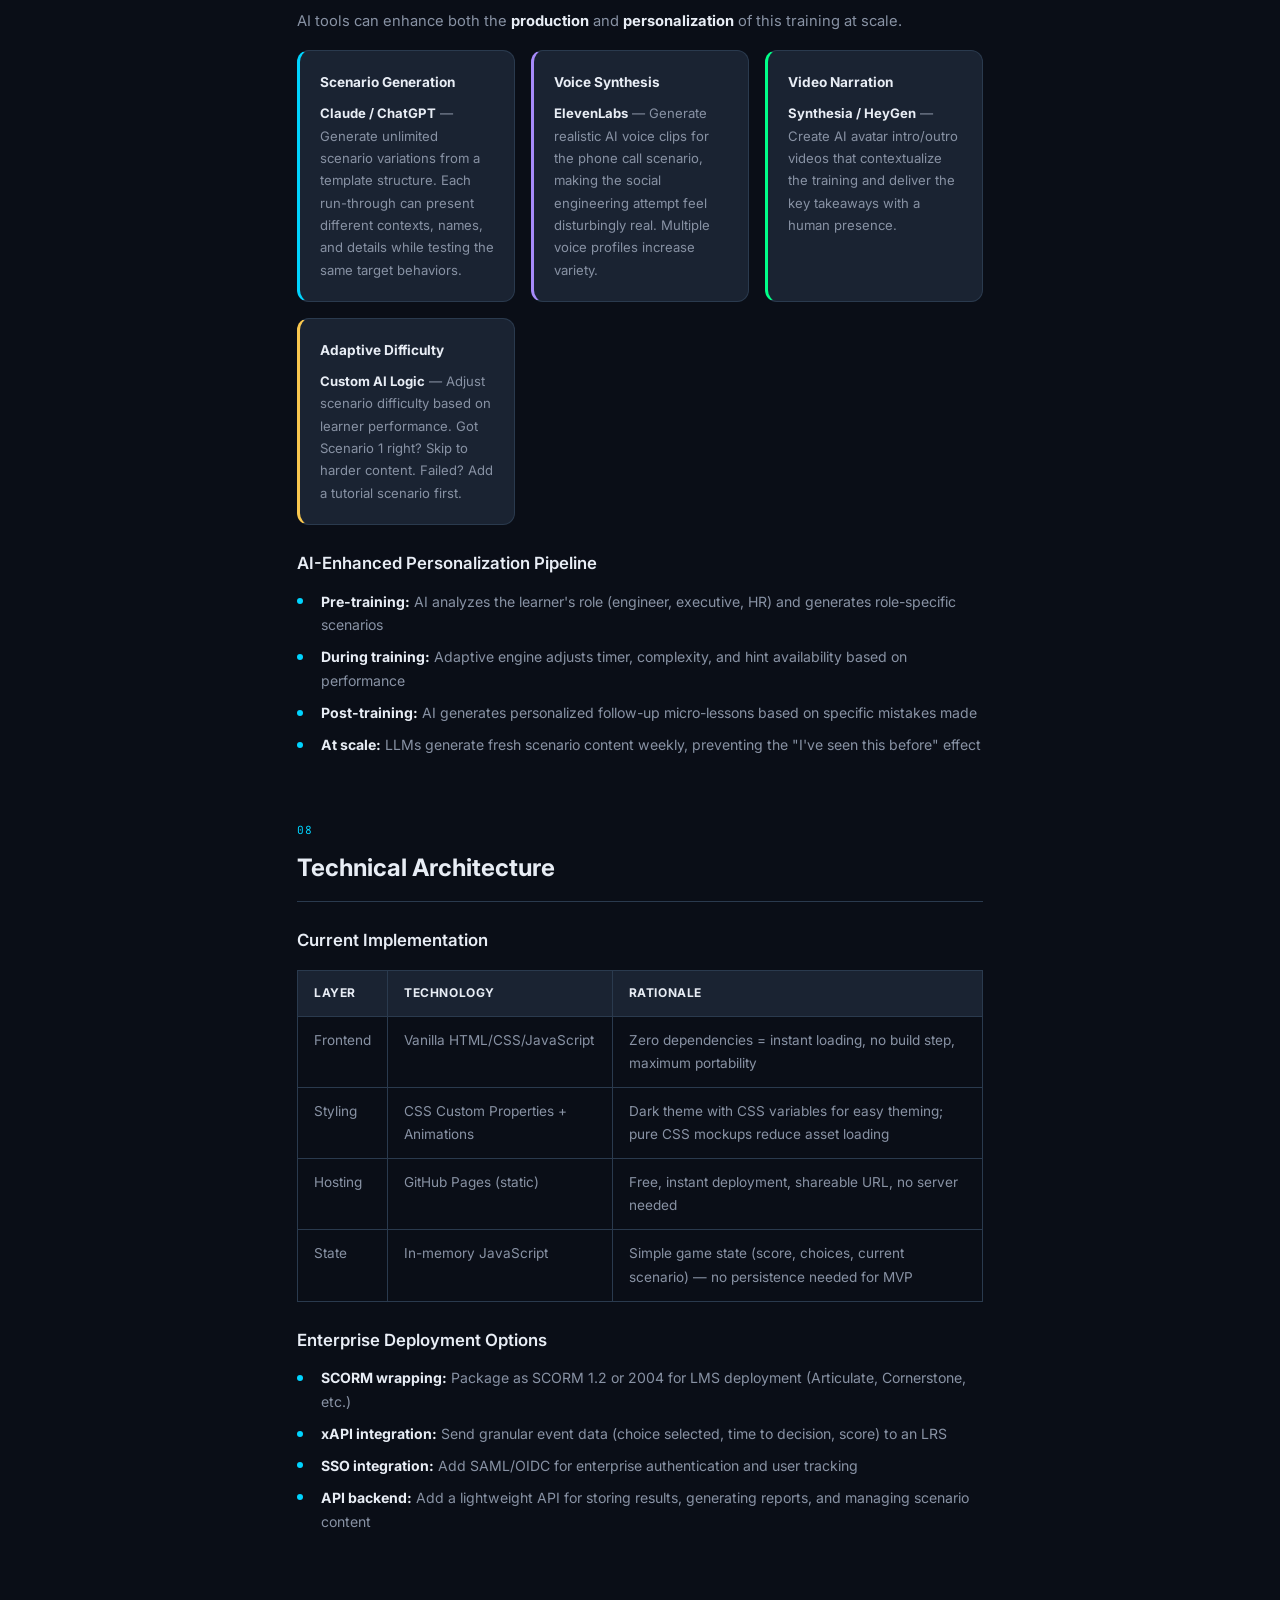
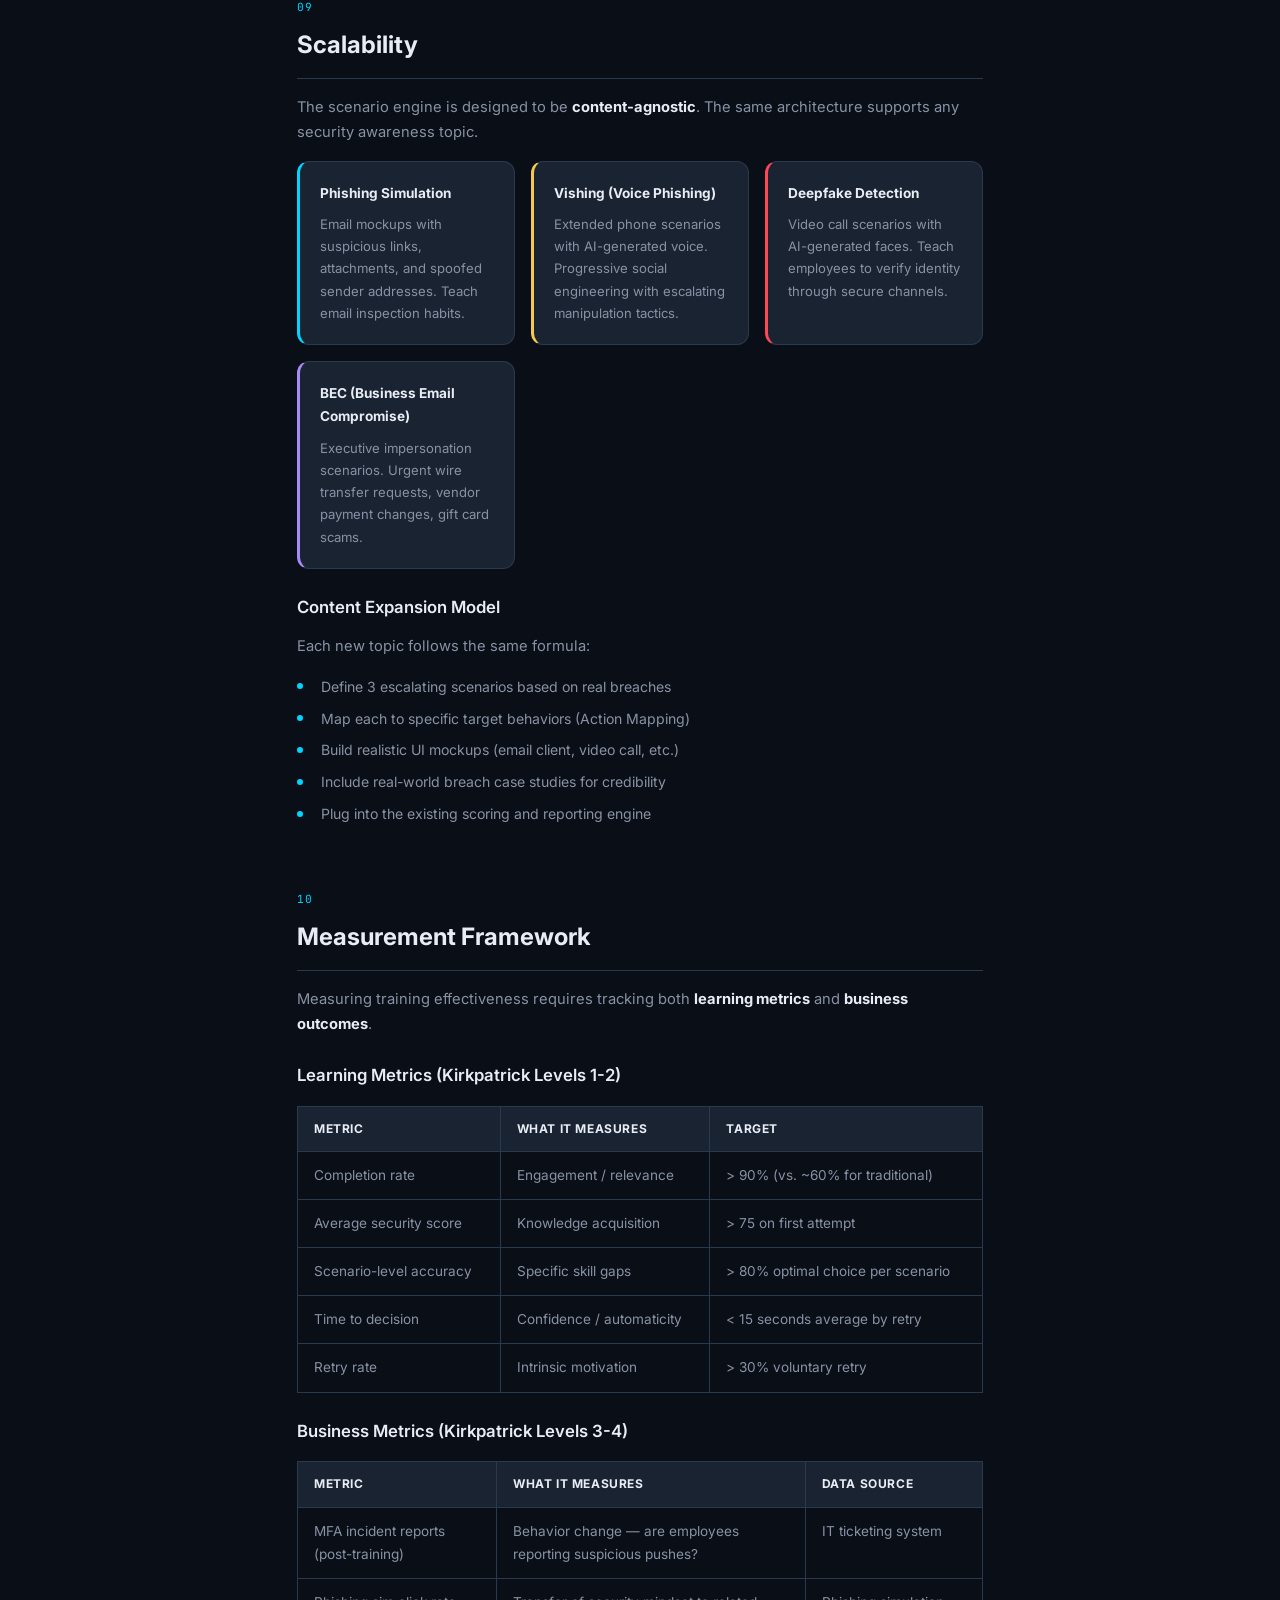
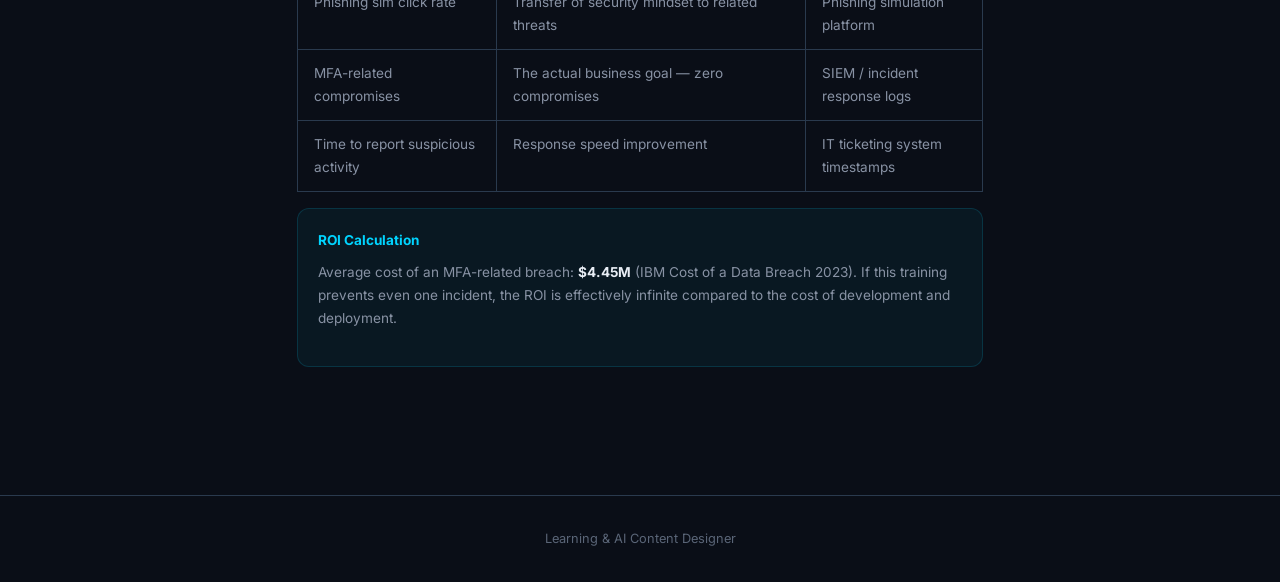
==== commit df5db212: "Remove personal info for anonymous review Co-Authored-By: Claude Opus 4.6 <noreply@anthropic.com>" ====
--- a/design-document.html
+++ b/design-document.html
@@ -4,7 +4,7 @@
   <meta charset="UTF-8">
   <meta name="viewport" content="width=device-width, initial-scale=1.0">
   <title>MFA Under Siege — Design Document</title>
-  <meta name="author" content="Mordecai Shekwogaza">
+  <meta name="author" content="">
   <link rel="preconnect" href="https://fonts.googleapis.com">
   <link rel="preconnect" href="https://fonts.gstatic.com" crossorigin>
   <link href="https://fonts.googleapis.com/css2?family=Inter:wght@300;400;600;700;800&family=JetBrains+Mono:wght@400;700&display=swap" rel="stylesheet">
@@ -845,10 +845,7 @@
   <!-- Footer -->
   <footer class="doc-footer">
     <p>
-      Designed by <a href="https://mordecai.web.app" target="_blank">Mordecai Shekwogaza</a>
-      &nbsp;|&nbsp; Learning & AI Content Designer
-      &nbsp;|&nbsp; <a href="https://ng.linkedin.com/in/mordecai-shekwogaza-54506a222" target="_blank">LinkedIn</a>
-      &nbsp;|&nbsp; <a href="mailto:mordecai.a.d@gmail.com">mordecai.a.d@gmail.com</a>
+      Learning & AI Content Designer
     </p>
   </footer>
 
